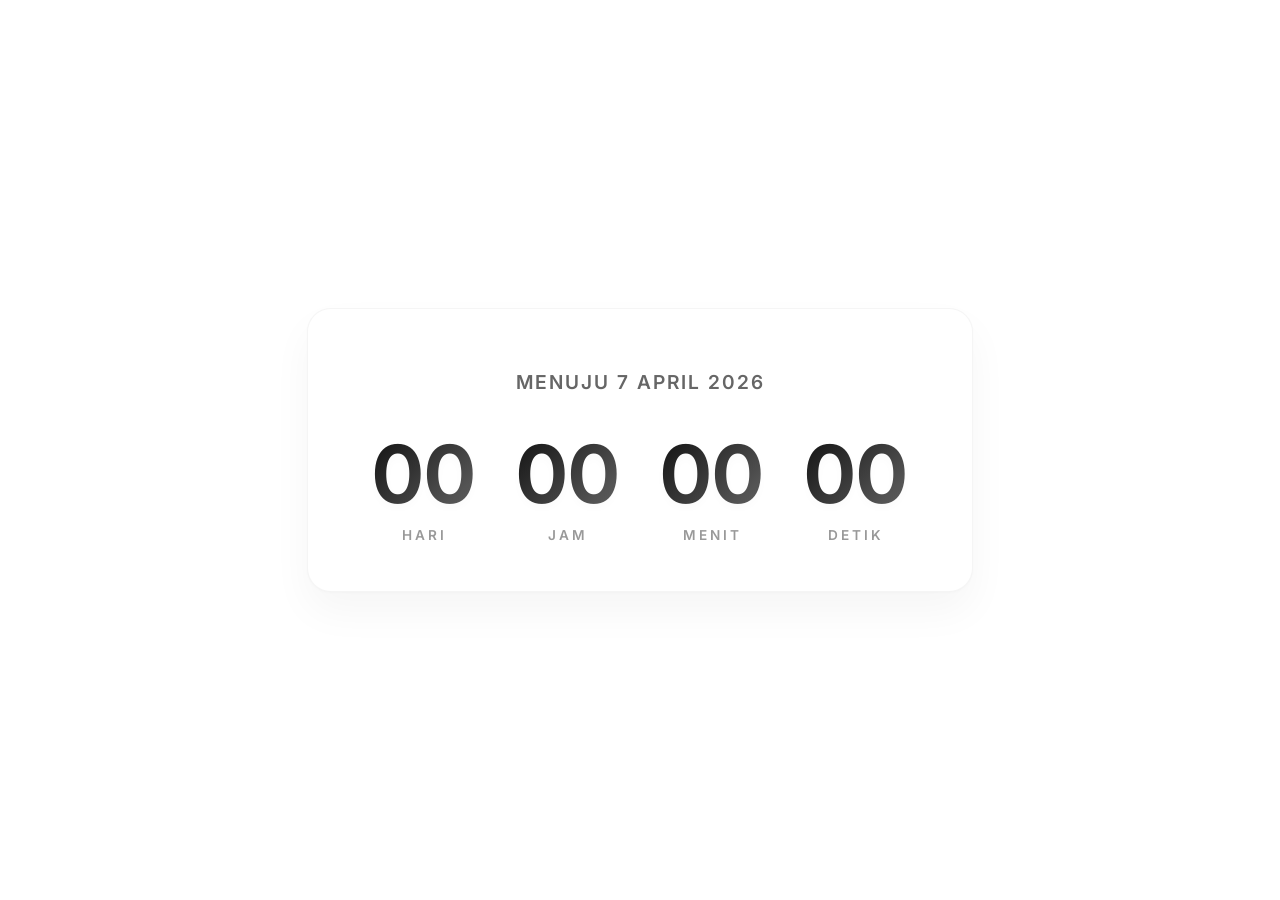
==== index.html @ 813c3dba "Add files via upload" ====
<!DOCTYPE html>
<html lang="id">

<head>
    <meta charset="UTF-8">
    <meta name="viewport" content="width=device-width, initial-scale=1.0">
    <title>Countdown to 7 April 2026</title>
    <style>
        @import url('https://fonts.googleapis.com/css2?family=Inter:wght@300;400;600;700&display=swap');

        * {
            box-sizing: border-box;
        }

        body {
            margin: 0;
            padding: 0;
            display: flex;
            justify-content: center;
            align-items: center;
            height: 100vh;
            background-color: #ffffff;
            /* Background putih sesuai permintaan */
            font-family: 'Inter', sans-serif;
            color: #333333;
        }

        .countdown-wrapper {
            text-align: center;
            padding: 3rem 4rem;
            border-radius: 24px;
            /* Container putih bersih dengan bayangan sangat lembut untuk kesan premium */
            background: #ffffff;
            box-shadow: 0 20px 40px rgba(0, 0, 0, 0.04), 0 1px 3px rgba(0, 0, 0, 0.02);
            border: 1px solid rgba(0, 0, 0, 0.04);
            transform: translateY(0);
            transition: transform 0.4s ease, box-shadow 0.4s ease;
        }

        .countdown-wrapper:hover {
            transform: translateY(-5px);
            box-shadow: 0 30px 60px rgba(0, 0, 0, 0.08), 0 2px 5px rgba(0, 0, 0, 0.03);
        }

        h1 {
            font-size: 1.2rem;
            font-weight: 600;
            margin-bottom: 2.5rem;
            color: #666666;
            letter-spacing: 2px;
            text-transform: uppercase;
        }

        .timer {
            display: flex;
            gap: 2.5rem;
            justify-content: center;
        }

        .time-box {
            display: flex;
            flex-direction: column;
            align-items: center;
            min-width: 90px;
        }

        .number {
            font-size: 5rem;
            font-weight: 700;
            line-height: 1;
            margin-bottom: 0.8rem;
            /* Gradient elegan pada angka */
            background: linear-gradient(135deg, #111111 0%, #666666 100%);
            -webkit-background-clip: text;
            -webkit-text-fill-color: transparent;
            font-variant-numeric: tabular-nums;
            text-shadow: 0px 4px 10px rgba(0, 0, 0, 0.02);
        }

        .label {
            font-size: 0.85rem;
            font-weight: 600;
            color: #999999;
            text-transform: uppercase;
            letter-spacing: 3px;
        }

        @media (max-width: 768px) {
            .timer {
                gap: 1.5rem;
            }

            .number {
                font-size: 3.5rem;
            }

            .countdown-wrapper {
                padding: 2rem 1.5rem;
            }
        }

        @media (max-width: 480px) {
            .timer {
                gap: 1rem;
            }

            .number {
                font-size: 2.5rem;
            }

            .time-box {
                min-width: 60px;
            }

            h1 {
                font-size: 1rem;
                margin-bottom: 1.5rem;
            }
        }
    </style>
</head>

<body>

    <div class="countdown-wrapper">
        <h1>Menuju 7 April 2026</h1>
        <div class="timer">
            <div class="time-box">
                <div class="number" id="days">00</div>
                <div class="label">Hari</div>
            </div>
            <div class="time-box">
                <div class="number" id="hours">00</div>
                <div class="label">Jam</div>
            </div>
            <div class="time-box">
                <div class="number" id="minutes">00</div>
                <div class="label">Menit</div>
            </div>
            <div class="time-box">
                <div class="number" id="seconds">00</div>
                <div class="label">Detik</div>
            </div>
        </div>
    </div>

    <script>
        // Set target date ke 7 April 2026 00:00:00
        const targetDate = new Date('2026-04-07T00:00:00').getTime();

        const daysEl = document.getElementById('days');
        const hoursEl = document.getElementById('hours');
        const minutesEl = document.getElementById('minutes');
        const secondsEl = document.getElementById('seconds');

        function updateCountdown() {
            const now = new Date().getTime();
            const distance = targetDate - now;

            if (distance < 0) {
                daysEl.innerText = "00";
                hoursEl.innerText = "00";
                minutesEl.innerText = "00";
                secondsEl.innerText = "00";
                return;
            }

            const days = Math.floor(distance / (1000 * 60 * 60 * 24));
            const hours = Math.floor((distance % (1000 * 60 * 60 * 24)) / (1000 * 60 * 60));
            const minutes = Math.floor((distance % (1000 * 60 * 60)) / (1000 * 60));
            const seconds = Math.floor((distance % (1000 * 60)) / 1000);

            // Format penambahan angka 0 di depan jika kurang dari 10
            daysEl.innerText = days < 10 ? '0' + days : days;
            hoursEl.innerText = hours < 10 ? '0' + hours : hours;
            minutesEl.innerText = minutes < 10 ? '0' + minutes : minutes;
            secondsEl.innerText = seconds < 10 ? '0' + seconds : seconds;
        }

        // Update timer setiap 1 detik
        setInterval(updateCountdown, 1000);

        // Panggilan awal agar tidak ada delay saat halaman di-load
        updateCountdown();
    </script>
</body>

</html>
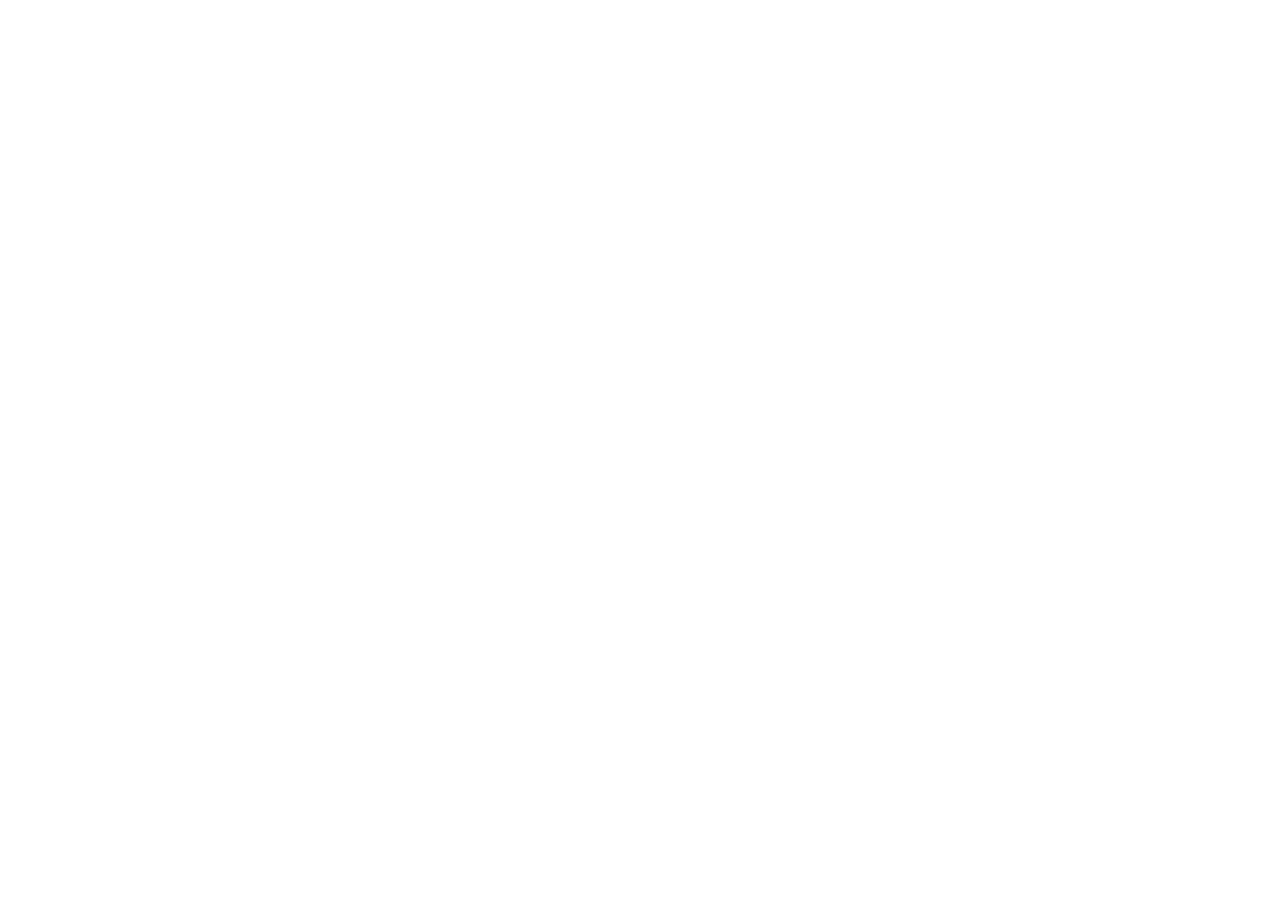
==== commit 1d399122: "Add files via upload" ====
--- a/index.html
+++ b/index.html
@@ -1,188 +1,27 @@
-<!DOCTYPE html>
-<html lang="id">
+<!doctype html>
+<html lang="en">
+  <head>
+    <!-- Required meta tags -->
+    <meta charset="utf-8">
+    <meta name="viewport" content="width=device-width, initial-scale=1">
 
-<head>
-    <meta charset="UTF-8">
-    <meta name="viewport" content="width=device-width, initial-scale=1.0">
-    <title>Countdown to 7 April 2026</title>
-    <style>
-        @import url('https://fonts.googleapis.com/css2?family=Inter:wght@300;400;600;700&display=swap');
+    <!-- Bootstrap CSS -->
+    <link href="https://cdn.jsdelivr.net/npm/bootstrap@5.1.2/dist/css/bootstrap.min.css" rel="stylesheet" integrity="sha384-uWxY/CJNBR+1zjPWmfnSnVxwRheevXITnMqoEIeG1LJrdI0GlVs/9cVSyPYXdcSF" crossorigin="anonymous">
+    <link href="countdown.css" rel="stylesheet" > 
+    <title>Countdown</title>
+  </head>
 
-        * {
-            box-sizing: border-box;
-        }
+  <body>
+  <div class="container">
+  <div id="pesan"></div>
+        <p id="demo" ></p>
 
-        body {
-            margin: 0;
-            padding: 0;
-            display: flex;
-            justify-content: center;
-            align-items: center;
-            height: 100vh;
-            background-color: #ffffff;
-            /* Background putih sesuai permintaan */
-            font-family: 'Inter', sans-serif;
-            color: #333333;
-        }
+    <script src="script.js"> </script>
+   
+    </div>
+  </body>
+</html>
 
-        .countdown-wrapper {
-            text-align: center;
-            padding: 3rem 4rem;
-            border-radius: 24px;
-            /* Container putih bersih dengan bayangan sangat lembut untuk kesan premium */
-            background: #ffffff;
-            box-shadow: 0 20px 40px rgba(0, 0, 0, 0.04), 0 1px 3px rgba(0, 0, 0, 0.02);
-            border: 1px solid rgba(0, 0, 0, 0.04);
-            transform: translateY(0);
-            transition: transform 0.4s ease, box-shadow 0.4s ease;
-        }
+        
 
-        .countdown-wrapper:hover {
-            transform: translateY(-5px);
-            box-shadow: 0 30px 60px rgba(0, 0, 0, 0.08), 0 2px 5px rgba(0, 0, 0, 0.03);
-        }
-
-        h1 {
-            font-size: 1.2rem;
-            font-weight: 600;
-            margin-bottom: 2.5rem;
-            color: #666666;
-            letter-spacing: 2px;
-            text-transform: uppercase;
-        }
-
-        .timer {
-            display: flex;
-            gap: 2.5rem;
-            justify-content: center;
-        }
-
-        .time-box {
-            display: flex;
-            flex-direction: column;
-            align-items: center;
-            min-width: 90px;
-        }
-
-        .number {
-            font-size: 5rem;
-            font-weight: 700;
-            line-height: 1;
-            margin-bottom: 0.8rem;
-            /* Gradient elegan pada angka */
-            background: linear-gradient(135deg, #111111 0%, #666666 100%);
-            -webkit-background-clip: text;
-            -webkit-text-fill-color: transparent;
-            font-variant-numeric: tabular-nums;
-            text-shadow: 0px 4px 10px rgba(0, 0, 0, 0.02);
-        }
-
-        .label {
-            font-size: 0.85rem;
-            font-weight: 600;
-            color: #999999;
-            text-transform: uppercase;
-            letter-spacing: 3px;
-        }
-
-        @media (max-width: 768px) {
-            .timer {
-                gap: 1.5rem;
-            }
-
-            .number {
-                font-size: 3.5rem;
-            }
-
-            .countdown-wrapper {
-                padding: 2rem 1.5rem;
-            }
-        }
-
-        @media (max-width: 480px) {
-            .timer {
-                gap: 1rem;
-            }
-
-            .number {
-                font-size: 2.5rem;
-            }
-
-            .time-box {
-                min-width: 60px;
-            }
-
-            h1 {
-                font-size: 1rem;
-                margin-bottom: 1.5rem;
-            }
-        }
-    </style>
-</head>
-
-<body>
-
-    <div class="countdown-wrapper">
-        <h1>Menuju 7 April 2026</h1>
-        <div class="timer">
-            <div class="time-box">
-                <div class="number" id="days">00</div>
-                <div class="label">Hari</div>
-            </div>
-            <div class="time-box">
-                <div class="number" id="hours">00</div>
-                <div class="label">Jam</div>
-            </div>
-            <div class="time-box">
-                <div class="number" id="minutes">00</div>
-                <div class="label">Menit</div>
-            </div>
-            <div class="time-box">
-                <div class="number" id="seconds">00</div>
-                <div class="label">Detik</div>
-            </div>
-        </div>
-    </div>
-
-    <script>
-        // Set target date ke 7 April 2026 00:00:00
-        const targetDate = new Date('2026-04-07T00:00:00').getTime();
-
-        const daysEl = document.getElementById('days');
-        const hoursEl = document.getElementById('hours');
-        const minutesEl = document.getElementById('minutes');
-        const secondsEl = document.getElementById('seconds');
-
-        function updateCountdown() {
-            const now = new Date().getTime();
-            const distance = targetDate - now;
-
-            if (distance < 0) {
-                daysEl.innerText = "00";
-                hoursEl.innerText = "00";
-                minutesEl.innerText = "00";
-                secondsEl.innerText = "00";
-                return;
-            }
-
-            const days = Math.floor(distance / (1000 * 60 * 60 * 24));
-            const hours = Math.floor((distance % (1000 * 60 * 60 * 24)) / (1000 * 60 * 60));
-            const minutes = Math.floor((distance % (1000 * 60 * 60)) / (1000 * 60));
-            const seconds = Math.floor((distance % (1000 * 60)) / 1000);
-
-            // Format penambahan angka 0 di depan jika kurang dari 10
-            daysEl.innerText = days < 10 ? '0' + days : days;
-            hoursEl.innerText = hours < 10 ? '0' + hours : hours;
-            minutesEl.innerText = minutes < 10 ? '0' + minutes : minutes;
-            secondsEl.innerText = seconds < 10 ? '0' + seconds : seconds;
-        }
-
-        // Update timer setiap 1 detik
-        setInterval(updateCountdown, 1000);
-
-        // Panggilan awal agar tidak ada delay saat halaman di-load
-        updateCountdown();
-    </script>
-</body>
-
-</html>+  
--- a/countdown.css
+++ b/countdown.css
@@ -0,0 +1,7 @@
+p {
+    line-height: 650px;
+    /* sama dengan tinggi elemen, posisi di tengah secara vertikal */
+    text-align: center;
+    /* posisi di tengah secara horizontal */
+    color: black;
+}
